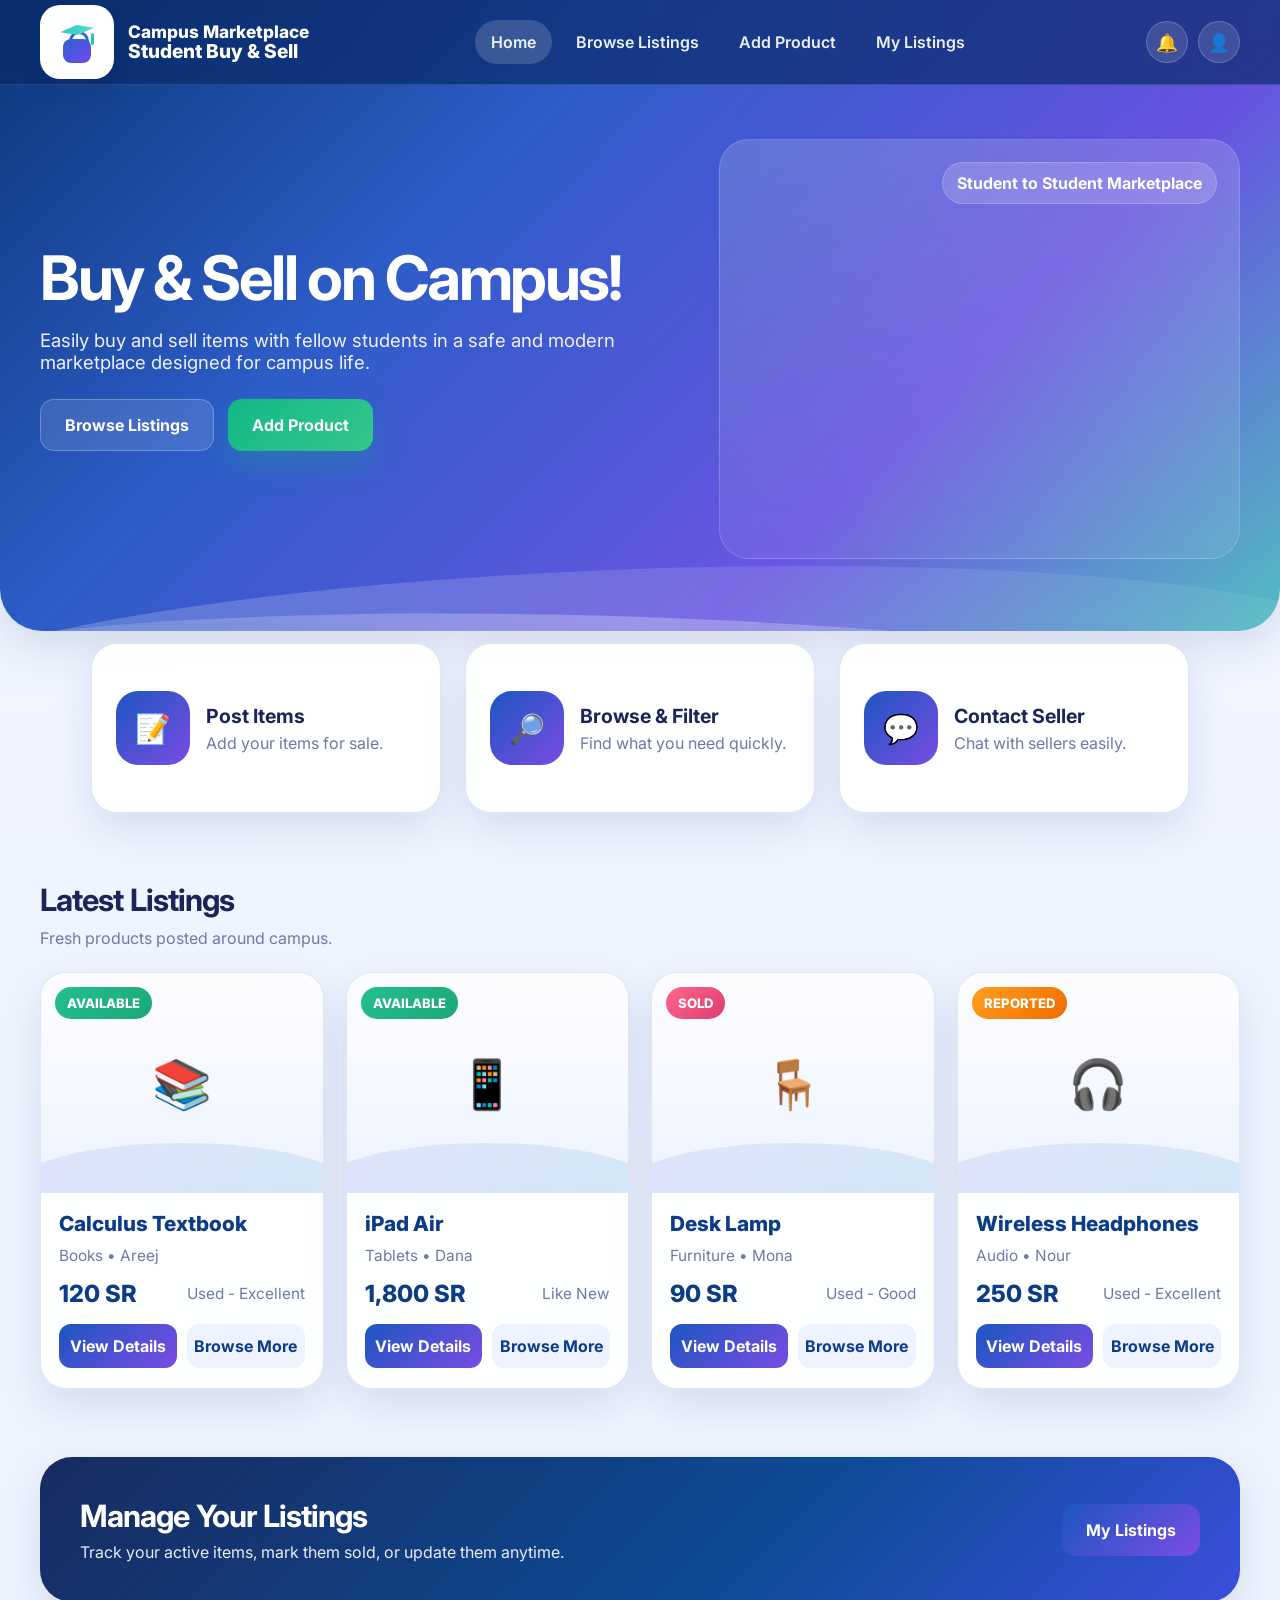
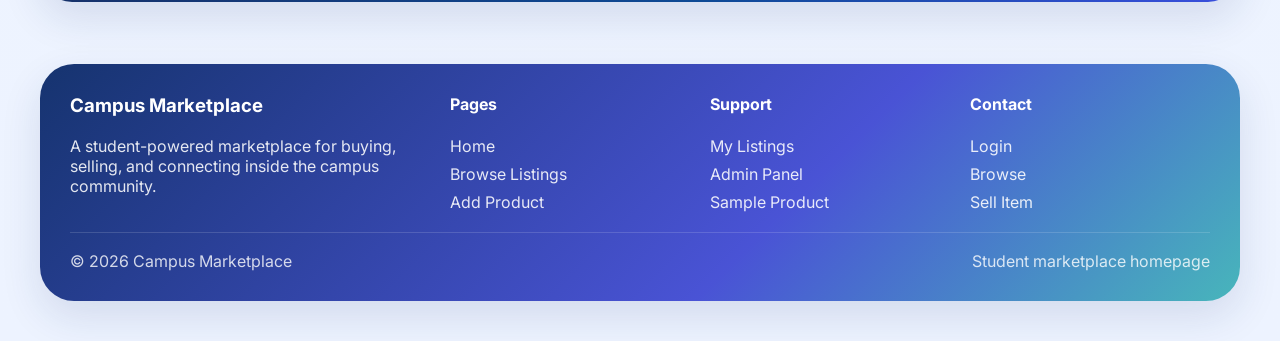
==== index.html @ 6bd17512 "Add files via upload" ====
<!DOCTYPE html>
<html lang="en">
<head>
  <meta charset="UTF-8" />
  <meta name="viewport" content="width=device-width, initial-scale=1.0" />
  <title>Campus Marketplace | Home</title>
  <link rel="preconnect" href="https://fonts.googleapis.com" />
  <link rel="preconnect" href="https://fonts.gstatic.com" crossorigin />
  <link href="https://fonts.googleapis.com/css2?family=Inter:wght@400;500;600;700;800;900&display=swap" rel="stylesheet" />
  <link rel="stylesheet" href="styles.css" />
</head>
<body>
  <div class="top-shell">
    <header class="site-header">
      <div class="container header-inner">
        <a class="brand" href="index.html">
          <div class="brand-logo-wrap">
            <div class="market-logo">
              <div class="bag-shape"></div>
              <div class="cap-top"></div>
              <div class="cap-line"></div>
            </div>
          </div>
          <div>
            <div class="brand-title">Campus Marketplace</div>
            <div class="brand-subtitle">Student Buy & Sell</div>
          </div>
        </a>

        <nav class="nav-links">
          <a class="nav-link active" href="index.html">Home</a>
          <a class="nav-link" href="browse.html">Browse Listings</a>
          <a class="nav-link" href="add-product.html">Add Product</a>
          <a class="nav-link" href="my-listings.html">My Listings</a>
          <a class="nav-link admin-only" href="admin-panel.html">Admin Panel</a>
        </nav>

        <div class="header-icons">
          <button class="icon-btn" type="button" aria-label="Notifications">🔔</button>
          <a class="icon-btn" href="login.html" aria-label="Login">👤</a>
          <button class="icon-btn mobile-menu-btn" type="button" aria-label="Toggle menu">☰</button>
        </div>
      </div>
    </header>

    <section class="hero">
      <div class="container hero-grid">
        <div>
          <h1>Buy & Sell on Campus!</h1>
          <p>Easily buy and sell items with fellow students in a safe and modern marketplace designed for campus life.</p>

          <div class="hero-actions">
            <a class="btn btn-secondary" href="browse.html">Browse Listings</a>
            <a class="btn btn-primary" href="add-product.html">Add Product</a>
          </div>
        </div>

        <div class="hero-card">
          <div class="hero-badge">Student to Student Marketplace</div>
          <div class="hero-image-wrap">
            <img src="assets/images/students-hero.png" alt="Campus Students" onerror="this.style.display='none'">
          </div>
        </div>
      </div>
    </section>
  </div>

  <section class="section feature-strip">
    <div class="container features-section">
      <a href="add-product.html" class="feature-card-button">
        <div class="feature-card">
          <div class="feature-icon">📝</div>
          <div>
            <h3>Post Items</h3>
            <p>Add your items for sale.</p>
          </div>
        </div>
      </a>

      <a href="browse.html" class="feature-card-button">
        <div class="feature-card">
          <div class="feature-icon">🔎</div>
          <div>
            <h3>Browse & Filter</h3>
            <p>Find what you need quickly.</p>
          </div>
        </div>
      </a>

      <a href="browse.html" class="feature-card-button">
        <div class="feature-card">
          <div class="feature-icon">💬</div>
          <div>
            <h3>Contact Seller</h3>
            <p>Chat with sellers easily.</p>
          </div>
        </div>
      </a>
    </div>
  </section>

  <section class="section">
    <div class="container">
      <h2 class="section-title">Latest Listings</h2>
      <p class="section-subtitle">Fresh products posted around campus.</p>
      <div id="latestListings" class="grid-products"></div>
    </div>
  </section>

  <section class="section">
    <div class="container cta-band">
      <div>
        <h2 class="section-title cta-title">Manage Your Listings</h2>
        <p class="cta-text">Track your active items, mark them sold, or update them anytime.</p>
      </div>

      <div class="cta-actions">
        <a class="btn btn-solid-blue" href="my-listings.html">My Listings</a>
        <a class="btn btn-primary admin-only" href="admin-panel.html">Go to Admin</a>
      </div>
    </div>
  </section>

  <footer class="footer section">
    <div class="container footer-shell">
      <div class="footer-grid">
        <div>
          <h3>Campus Marketplace</h3>
          <p>A student-powered marketplace for buying, selling, and connecting inside the campus community.</p>
        </div>

        <div>
          <h4>Pages</h4>
          <div class="footer-list">
            <a href="index.html">Home</a>
            <a href="browse.html">Browse Listings</a>
            <a href="add-product.html">Add Product</a>
          </div>
        </div>

        <div>
          <h4>Support</h4>
          <div class="footer-list">
            <a href="my-listings.html">My Listings</a>
            <a href="admin-panel.html">Admin Panel</a>
            <a href="product-details.html?id=1">Sample Product</a>
          </div>
        </div>

        <div>
          <h4>Contact</h4>
          <div class="footer-list">
            <a href="login.html">Login</a>
            <a href="browse.html">Browse</a>
            <a href="add-product.html">Sell Item</a>
          </div>
        </div>
      </div>

      <div class="footer-bottom">
        <span>© 2026 Campus Marketplace</span>
        <span>Student marketplace homepage</span>
      </div>
    </div>
  </footer>

  <script src="script.js"></script>
</body>
</html>
---- styles.css ----
:root {
  --rc-blue: #0c3c88;
  --rc-blue-2: #1d56c1;
  --rc-indigo: #4d4bd4;
  --rc-purple: #7a4ce4;
  --rc-green: #12b886;
  --rc-teal: #27a1c7;
  --bg-soft: #f5f7ff;
  --surface: rgba(255, 255, 255, 0.94);
  --text: #1c2559;
  --muted: #6f78a8;
  --border: rgba(88, 111, 191, 0.18);
  --danger: #e9507a;
  --warning: #ffb400;
  --success: #2bb673;
  --shadow: 0 16px 40px rgba(28, 48, 110, 0.12);
  --radius-xl: 26px;
  --radius-lg: 20px;
  --radius-md: 14px;
  --radius-sm: 10px;
}

* {
  box-sizing: border-box;
}

html {
  scroll-behavior: smooth;
}

body {
  margin: 0;
  font-family: Inter, "Segoe UI", Tahoma, Arial, sans-serif;
  color: var(--text);
  background:
    radial-gradient(circle at top left, rgba(80, 205, 203, 0.22), transparent 30%),
    radial-gradient(circle at top right, rgba(122, 76, 228, 0.25), transparent 28%),
    linear-gradient(180deg, #f4f7ff 0%, #eef4ff 55%, #edf3ff 100%);
  min-height: 100vh;
  opacity: 0;
  transform: translateY(8px);
  transition: opacity 0.55s ease, transform 0.55s ease;
}

body.loaded {
  opacity: 1;
  transform: translateY(0);
}

a {
  color: inherit;
  text-decoration: none;
}

img {
  max-width: 100%;
  display: block;
}

button,
input,
textarea,
select {
  font: inherit;
}

.container {
  width: min(1200px, calc(100% - 32px));
  margin: 0 auto;
}

.section {
  padding: 34px 0;
}

.section-title {
  font-size: clamp(1.9rem, 2.4vw, 2.8rem);
  margin: 0 0 10px;
  letter-spacing: -0.03em;
}

.section-subtitle {
  color: var(--muted);
  margin: 0 0 24px;
}

.small-muted {
  color: var(--muted);
}

.top-shell {
  position: relative;
  overflow: hidden;
  background:
    linear-gradient(135deg, rgba(7, 50, 116, 0.98) 0%, rgba(35, 84, 197, 0.95) 34%, rgba(92, 72, 223, 0.92) 70%, rgba(35, 172, 175, 0.76) 100%);
  border-bottom-left-radius: 42px;
  border-bottom-right-radius: 42px;
  box-shadow: var(--shadow);
}

.top-shell::before,
.top-shell::after {
  content: "";
  position: absolute;
  inset: auto -8% -25% -8%;
  height: 220px;
  background: linear-gradient(90deg, rgba(255,255,255,.22), rgba(255,255,255,.05));
  border-radius: 100% 100% 0 0;
  transform: rotate(-2deg);
}

.top-shell::after {
  inset: auto -12% -31% -12%;
  height: 210px;
  background: linear-gradient(90deg, rgba(255,255,255,.1), rgba(255,255,255,.28), rgba(255,255,255,.08));
  transform: rotate(2deg);
}

.site-header {
  position: sticky;
  top: 0;
  z-index: 50;
  backdrop-filter: blur(14px);
  background: rgba(10, 42, 103, 0.68);
  border-bottom: 1px solid rgba(255,255,255,.12);
}

.header-inner {
  display: flex;
  align-items: center;
  justify-content: space-between;
  gap: 24px;
  min-height: 84px;
}

.brand {
  display: flex;
  align-items: center;
  gap: 14px;
  color: #fff;
}

.brand-logo-wrap {
  width: 74px;
  height: 74px;
  border-radius: 20px;
  background: #ffffff;
  display: flex;
  align-items: center;
  justify-content: center;
  box-shadow: 0 10px 24px rgba(23, 35, 84, 0.08);
  flex-shrink: 0;
}

.market-logo {
  position: relative;
  width: 42px;
  height: 42px;
}

.bag-shape {
  position: absolute;
  bottom: 0;
  left: 7px;
  width: 28px;
  height: 24px;
  background: linear-gradient(135deg, #2f62d8, #7048e8);
  border-radius: 8px;
}

.bag-shape::before {
  content: "";
  position: absolute;
  top: -8px;
  left: 6px;
  width: 14px;
  height: 10px;
  border: 3px solid #2f62d8;
  border-bottom: none;
  border-radius: 16px 16px 0 0;
}

.cap-top {
  position: absolute;
  top: 4px;
  left: 4px;
  width: 34px;
  height: 10px;
  background: linear-gradient(135deg, #26c6b8, #5be0d3);
  transform: rotate(-8deg);
  clip-path: polygon(50% 0%, 100% 50%, 50% 100%, 0% 50%);
}

.cap-line {
  position: absolute;
  top: 12px;
  right: 4px;
  width: 3px;
  height: 12px;
  background: #26c6b8;
  border-radius: 4px;
}

.brand-title {
  font-size: 1.08rem;
  font-weight: 800;
  line-height: 1.1;
}

.brand-subtitle {
  font-size: 1.2rem;
  font-weight: 800;
  line-height: 1.1;
}

.nav-links {
  display: flex;
  align-items: center;
  gap: 8px;
  flex-wrap: wrap;
}

.nav-link {
  color: rgba(255,255,255,.92);
  padding: 12px 16px;
  border-radius: 999px;
  font-weight: 600;
  transition: .25s ease;
}

.nav-link:hover,
.nav-link.active {
  background: rgba(255,255,255,.16);
}

.header-icons {
  display: flex;
  align-items: center;
  gap: 10px;
}

.icon-btn {
  width: 42px;
  height: 42px;
  border-radius: 50%;
  border: 1px solid rgba(255,255,255,.2);
  background: rgba(255,255,255,.13);
  color: #fff;
  display: grid;
  place-items: center;
  font-size: 1.1rem;
  cursor: pointer;
}

.mobile-menu-btn {
  display: none;
}

.hero {
  position: relative;
  padding: 54px 0 72px;
  color: #fff;
}

.hero-grid {
  display: grid;
  grid-template-columns: 1.1fr 0.9fr;
  align-items: center;
  gap: 42px;
}

.hero h1 {
  font-size: clamp(2.6rem, 4.8vw, 4.8rem);
  line-height: 1.02;
  margin: 0 0 16px;
  letter-spacing: -0.04em;
}

.hero p {
  font-size: 1.16rem;
  max-width: 620px;
  color: rgba(255,255,255,.92);
}

.hero-actions {
  display: flex;
  gap: 14px;
  flex-wrap: wrap;
  margin-top: 26px;
}

.btn {
  display: inline-flex;
  align-items: center;
  justify-content: center;
  gap: 10px;
  min-height: 52px;
  padding: 0 24px;
  border-radius: 14px;
  border: 0;
  font-weight: 700;
  cursor: pointer;
  transition: transform .22s ease, box-shadow .22s ease, background .22s ease;
  text-decoration: none;
}

.btn:hover {
  transform: translateY(-2px);
}

.btn-primary {
  background: linear-gradient(135deg, var(--rc-green), #33c78c);
  color: #fff;
  box-shadow: 0 14px 30px rgba(18,184,134,.25);
}

.btn-secondary {
  background: rgba(255,255,255,.12);
  color: #fff;
  border: 1px solid rgba(255,255,255,.24);
}

.btn-solid-blue {
  background: linear-gradient(135deg, var(--rc-blue-2), var(--rc-purple));
  color: #fff;
}

.btn-light {
  background: #fff;
  color: var(--rc-blue);
}

.btn-detail-back {
  background: #eef3ff;
  color: var(--rc-blue);
}

.hero-card {
  background: linear-gradient(180deg, rgba(255,255,255,.16), rgba(255,255,255,.07));
  border: 1px solid rgba(255,255,255,.16);
  border-radius: 30px;
  padding: 24px;
  min-height: 420px;
  position: relative;
  overflow: hidden;
}

.hero-badge {
  position: absolute;
  top: 22px;
  right: 22px;
  background: rgba(255,255,255,.16);
  border: 1px solid rgba(255,255,255,.2);
  color: #fff;
  padding: 10px 14px;
  border-radius: 999px;
  font-weight: 700;
}

.hero-image-wrap {
  height: 100%;
  display: grid;
  place-items: center;
  padding-top: 36px;
}

.hero-image-wrap img {
  max-width: 430px;
  width: 100%;
  height: auto;
}

.page-intro {
  color: #fff;
  padding: 54px 0 76px;
}

.page-intro h1 {
  margin: 0 0 10px;
  font-size: clamp(2.2rem, 4vw, 4rem);
}

.page-intro p {
  margin: 0;
  max-width: 700px;
  color: rgba(255,255,255,.9);
}

.intro-grid {
  display: grid;
  grid-template-columns: 1fr auto;
  gap: 20px;
  align-items: center;
}

.intro-image {
  width: 220px;
  max-width: 100%;
}

.feature-strip {
  margin-top: -22px;
  position: relative;
  z-index: 2;
}

.features-section {
  display: flex;
  justify-content: center;
  gap: 24px;
  flex-wrap: wrap;
}

.feature-card-button {
  color: inherit;
  display: block;
}

.feature-card,
.card,
.panel,
.stat-card,
.form-shell,
.sidebar-card {
  background: var(--surface);
  border: 1px solid var(--border);
  box-shadow: var(--shadow);
  border-radius: var(--radius-xl);
}

.feature-card {
  width: 350px;
  min-height: 170px;
  padding: 24px;
  display: flex;
  align-items: center;
  gap: 16px;
  transition: .25s ease;
}

.feature-card:hover,
.product-card:hover {
  transform: translateY(-6px);
}

.feature-icon {
  width: 74px;
  height: 74px;
  flex: 0 0 auto;
  border-radius: 22px;
  display: grid;
  place-items: center;
  color: #fff;
  font-size: 1.8rem;
  background: linear-gradient(135deg, var(--rc-blue-2), var(--rc-purple));
}

.feature-card h3 {
  margin: 0 0 5px;
  font-size: 1.22rem;
}

.feature-card p {
  margin: 0;
  color: var(--muted);
}

.grid-products {
  display: grid;
  grid-template-columns: repeat(4, minmax(0, 1fr));
  gap: 22px;
  align-items: stretch;
}

.card {
  overflow: hidden;
}

.product-card {
  transition: transform .22s ease, box-shadow .22s ease;
}

.product-card:hover {
  transform: translateY(-6px);
  box-shadow: 0 20px 44px rgba(29, 47, 109, 0.17);
}

.product-thumb {
  height: 220px;
  background: linear-gradient(180deg, #fdfdff, #edf3ff);
  display: flex;
  align-items: center;
  justify-content: center;
  position: relative;
  overflow: hidden;
}

.product-thumb::after {
  content: "";
  position: absolute;
  inset: auto -10% -40px -10%;
  height: 90px;
  background: linear-gradient(90deg, rgba(77,75,212,.10), rgba(39,161,199,.14));
  border-radius: 100% 100% 0 0;
}

.thumb-wrap {
  width: 100%;
  height: 100%;
  display: flex;
  align-items: center;
  justify-content: center;
  position: relative;
  z-index: 2;
  padding: 16px;
}

.thumb-wrap img {
  width: 72%;
  height: 72%;
  object-fit: cover;
  border-radius: 20px;
  display: block;
}

.badge {
  position: absolute;
  top: 14px;
  left: 14px;
  padding: 8px 12px;
  border-radius: 999px;
  font-size: .82rem;
  font-weight: 800;
  color: #fff;
  z-index: 3;
  text-transform: uppercase;
}

.badge.sold {
  background: linear-gradient(135deg, #ff668a, #df3d71);
}

.badge.available {
  background: linear-gradient(135deg, #23bf90, #1ca777);
}

.badge.reported {
  background: linear-gradient(135deg, #ff9f1c, #ef6c00);
}

.product-content {
  padding: 18px 18px 20px;
}

.product-name {
  font-size: 1.3rem;
  margin: 0 0 8px;
  line-height: 1.25;
  color: var(--rc-blue);
  font-weight: 800;
}

.product-meta,
.meta {
  color: var(--muted);
  font-size: .96rem;
  line-height: 1.45;
}

.price-row {
  display: flex;
  align-items: center;
  justify-content: space-between;
  gap: 12px;
  margin: 12px 0 16px;
}

.price {
  font-size: 1.48rem;
  font-weight: 800;
  color: var(--rc-blue);
}

.card-actions {
  display: flex;
  gap: 10px;
}

.small-btn {
  flex: 1;
  min-height: 44px;
  border-radius: 12px;
  font-weight: 700;
  border: 0;
  cursor: pointer;
  display: inline-flex;
  align-items: center;
  justify-content: center;
  text-decoration: none;
}

.small-btn.primary {
  background: linear-gradient(135deg, var(--rc-blue-2), var(--rc-purple));
  color: #fff;
}

.small-btn.ghost {
  background: #eef3ff;
  color: var(--rc-blue);
}

.small-btn.success {
  background: linear-gradient(135deg, var(--rc-green), #2bbac6);
  color: #fff;
}

.small-btn.warning {
  background: linear-gradient(135deg, #ffbe38, #ff8b19);
  color: #fff;
}

.small-btn.danger {
  background: linear-gradient(135deg, #ef5c79, #d03b64);
  color: #fff;
}

.search-filter-bar {
  display: grid;
  grid-template-columns: 1.5fr 1fr 1fr 1fr;
  gap: 16px;
  padding: 22px;
}

.search-field,
select,
textarea,
input {
  width: 100%;
  min-height: 50px;
  border-radius: 14px;
  border: 1px solid rgba(87, 109, 186, 0.22);
  background: #fff;
  color: var(--text);
  padding: 0 15px;
  outline: none;
  transition: border-color .2s ease, box-shadow .2s ease;
}

textarea {
  min-height: 140px;
  padding: 14px 15px;
  resize: vertical;
}

input:focus,
textarea:focus,
select:focus {
  border-color: rgba(75, 90, 224, 0.48);
  box-shadow: 0 0 0 4px rgba(90, 88, 220, 0.10);
}

label {
  display: block;
  font-weight: 700;
  margin-bottom: 10px;
}

.form-grid {
  display: grid;
  grid-template-columns: 1.3fr 0.7fr;
  gap: 24px;
}

.form-shell,
.admin-card,
.messages-card,
.product-gallery,
.product-detail-card,
.mini-chat,
.stat-card {
  padding: 24px;
}

.stack {
  display: grid;
  gap: 18px;
}

.double-grid {
  display: grid;
  grid-template-columns: repeat(2, 1fr);
  gap: 18px;
}

.triple-grid {
  display: grid;
  grid-template-columns: repeat(3, 1fr);
  gap: 18px;
}

.side-preview {
  padding: 24px;
}

.preview-card {
  border-radius: 24px;
  background: linear-gradient(180deg, #eef3ff, #fdfdff);
  padding: 22px;
  border: 1px solid var(--border);
}

.preview-box {
  min-height: 220px;
  border-radius: 20px;
  background: repeating-linear-gradient(135deg, #eff4ff, #eff4ff 12px, #fafcff 12px, #fafcff 24px);
  display: flex;
  align-items: center;
  justify-content: center;
  color: var(--muted);
  font-weight: 700;
  overflow: hidden;
  text-align: center;
  padding: 16px;
}

.helper-list {
  padding-left: 18px;
  color: var(--muted);
  line-height: 1.8;
}

.custom-file-upload {
  display: flex;
  align-items: center;
  gap: 14px;
  width: 100%;
  min-height: 68px;
  border: 1px solid #d8def0;
  border-radius: 20px;
  padding: 14px 18px;
  background: #fff;
  flex-wrap: wrap;
}

.custom-file-upload input[type="file"] {
  display: none;
}

.file-upload-btn {
  display: inline-flex;
  align-items: center;
  justify-content: center;
  min-width: 140px;
  height: 46px;
  padding: 0 18px;
  border-radius: 14px;
  background: linear-gradient(135deg, #2f62d8, #7048e8);
  color: #fff;
  font-weight: 700;
  cursor: pointer;
  white-space: nowrap;
}

#file-name {
  color: #6d78a8;
  font-size: 0.98rem;
  word-break: break-word;
}

.notice {
  display: none;
  margin-bottom: 20px;
  background: #dff5e8;
  color: #1b8a5f;
  padding: 16px 18px;
  border-radius: 16px;
  border: 1px solid #bfe8d3;
  font-weight: 700;
}

.notice.show {
  display: block;
}

.two-col {
  display: grid;
  grid-template-columns: 1.05fr 0.95fr;
  gap: 26px;
}

.detail-image {
  min-height: 420px;
  border-radius: 28px;
  background: linear-gradient(180deg, #fdfdff, #ecf3ff);
  display: grid;
  place-items: center;
  overflow: hidden;
}

.detail-image img {
  width: 100%;
  max-width: 420px;
  object-fit: cover;
  border-radius: 24px;
}

.details-top {
  display: flex;
  justify-content: space-between;
  align-items: flex-start;
  gap: 16px;
  flex-wrap: wrap;
}

.detail-subtitle {
  font-size: 2rem;
  margin-bottom: 6px;
}

.detail-description {
  margin-bottom: 22px;
}

.info-row {
  display: flex;
  gap: 16px;
  flex-wrap: wrap;
  margin: 16px 0 22px;
}

.info-chip {
  padding: 12px 16px;
  background: #f3f6ff;
  border-radius: 999px;
  font-weight: 700;
  color: #3851a5;
}

.status-pill {
  display: inline-flex;
  padding: 8px 14px;
  border-radius: 999px;
  font-size: 0.88rem;
  font-weight: 800;
  text-transform: capitalize;
}

.status-pill.available,
.status-pill.normal {
  background: rgba(43,182,115,.12);
  color: var(--success);
}

.status-pill.sold {
  background: rgba(233,80,122,.12);
  color: var(--danger);
}

.status-pill.reported {
  background: rgba(255,159,28,.12);
  color: #ff8b19;
}

.seller-card {
  display: flex;
  align-items: center;
  gap: 14px;
  padding: 16px;
  border-radius: 18px;
  background: #fff;
  border: 1px solid var(--border);
}

.avatar {
  width: 58px;
  height: 58px;
  border-radius: 50%;
  display: grid;
  place-items: center;
  font-weight: 800;
  color: #fff;
  background: linear-gradient(135deg, var(--rc-blue-2), var(--rc-purple));
}

.detail-actions {
  margin-top: 18px;
  display: flex;
  gap: 12px;
  flex-wrap: wrap;
}

.mini-chat {
  padding: 24px;
}

.chat-list {
  display: grid;
  gap: 14px;
  max-height: 320px;
  overflow: auto;
  margin-bottom: 16px;
}

.chat-bubble,
.chat-item {
  display: flex;
  gap: 12px;
  align-items: flex-start;
  padding: 12px;
  border-radius: 16px;
  background: #f8faff;
  border: 1px solid var(--border);
}

.chat-meta {
  color: var(--muted);
  font-size: .86rem;
}

.chat-form {
  display: grid;
  gap: 12px;
}

.related-grid {
  grid-template-columns: 1fr;
}

.toolbar-row {
  display: flex;
  justify-content: space-between;
  align-items: center;
  gap: 14px;
  flex-wrap: wrap;
  margin-bottom: 18px;
}

.listing-tabs {
  display: inline-flex;
  gap: 8px;
  padding: 8px;
  background: rgba(93, 110, 207, .08);
  border-radius: 16px;
}

.listing-tab,
.tab-btn {
  min-width: 120px;
  min-height: 46px;
  border: 0;
  border-radius: 12px;
  background: transparent;
  color: var(--rc-blue);
  font-weight: 800;
  cursor: pointer;
}

.listing-tab.active,
.tab-btn.active {
  background: linear-gradient(135deg, var(--rc-blue-2), var(--rc-purple));
  color: #fff;
}

.table-shell {
  overflow: auto;
}

.listing-table {
  width: 100%;
  border-collapse: collapse;
  min-width: 880px;
}

.listing-table th,
.listing-table td {
  padding: 16px;
  text-align: left;
  border-bottom: 1px solid rgba(84, 106, 185, .16);
}

.listing-table th {
  color: var(--muted);
  font-size: .95rem;
}

.listing-product-cell,
.mini-product {
  display: flex;
  align-items: center;
  gap: 14px;
}

.listing-product-thumb,
.thumb-sm {
  width: 84px;
  height: 84px;
  border-radius: 18px;
  background: linear-gradient(180deg, #fdfdff, #edf4ff);
  display: grid;
  place-items: center;
  overflow: hidden;
}

.listing-product-thumb img,
.thumb-sm img {
  width: 100%;
  height: 100%;
  object-fit: cover;
}

.listing-product-info h3 {
  margin: 0 0 6px;
  font-size: 1rem;
}

.listing-product-info p {
  margin: 0;
  color: var(--muted);
}

.listing-price {
  font-weight: 800;
  color: var(--rc-blue);
}

.listing-date {
  color: var(--muted);
}

.listing-actions,
.action-group {
  display: flex;
  gap: 8px;
}

.action-btn,
.icon-square {
  width: 42px;
  height: 42px;
  border-radius: 12px;
  border: 0;
  color: #fff;
  cursor: pointer;
  display: grid;
  place-items: center;
}

.action-btn.view,
.icon-square.view {
  background: linear-gradient(135deg, var(--rc-blue-2), var(--rc-purple));
}

.action-btn.sold,
.icon-square.edit {
  background: linear-gradient(135deg, var(--rc-green), var(--rc-teal));
}

.action-btn.delete,
.icon-square.delete {
  background: linear-gradient(135deg, #ef5b77, #d33c65);
}

.action-btn:disabled {
  opacity: 0.55;
  cursor: not-allowed;
}

.empty-state {
  padding: 32px;
  border-radius: 24px;
  background: linear-gradient(180deg, #fbfdff, #eef3ff);
  text-align: center;
  border: 1px solid var(--border);
}

.dashboard-grid {
  display: grid;
  grid-template-columns: 1.2fr .8fr;
  gap: 24px;
}

.stats-grid {
  display: grid;
  grid-template-columns: repeat(4, 1fr);
  gap: 18px;
}

.stat-card {
  padding: 20px;
}

.stat-card h3 {
  margin: 0 0 6px;
  font-size: 1rem;
  color: var(--muted);
}

.stat-value {
  font-size: 2rem;
  font-weight: 900;
  color: var(--rc-blue);
}

.admin-card,
.messages-card {
  padding: 22px;
}

.admin-list,
.recent-messages {
  display: grid;
  gap: 14px;
}

.admin-item,
.message-item {
  display: grid;
  grid-template-columns: auto 1fr auto;
  gap: 14px;
  align-items: center;
  padding: 14px;
  border: 1px solid var(--border);
  border-radius: 18px;
  background: #fff;
}

.message-item .avatar {
  width: 50px;
  height: 50px;
  font-size: .95rem;
}

.admin-toolbar {
  display: flex;
  align-items: center;
  justify-content: space-between;
  gap: 12px;
  flex-wrap: wrap;
  margin-bottom: 18px;
}

.report-modal {
  position: fixed;
  inset: 0;
  background: rgba(10, 20, 50, 0.5);
  display: flex;
  align-items: center;
  justify-content: center;
  padding: 20px;
  z-index: 200;
}

.report-modal.hidden {
  display: none;
}

.report-box {
  width: min(460px, 100%);
  background: #fff;
  border-radius: 24px;
  padding: 24px;
  box-shadow: var(--shadow);
}

.report-actions {
  margin-top: 16px;
  display: flex;
  gap: 10px;
  justify-content: flex-end;
  flex-wrap: wrap;
}

.report-actions button {
  min-height: 44px;
  padding: 0 18px;
  border: 0;
  border-radius: 12px;
  cursor: pointer;
  font-weight: 700;
}

#submitReportBtn {
  background: linear-gradient(135deg, #ff9f1c, #ef6c00);
  color: #fff;
}

#closeReportBtn {
  background: #eef3ff;
  color: var(--rc-blue);
}

.login-grid {
  display: grid;
  grid-template-columns: 1fr 1fr;
  gap: 28px;
}

.login-art {
  min-height: 520px;
  border-radius: 28px;
  padding: 30px;
  color: #fff;
  background: linear-gradient(135deg, #3257d8, #684de7);
  display: flex;
  align-items: flex-start;
  overflow: hidden;
}

.login-card {
  padding: 30px;
}

.role-switch {
  display: grid;
  grid-template-columns: 1fr 1fr;
  gap: 12px;
  margin: 20px 0;
}

.role-switch button {
  min-height: 58px;
  border: 0;
  border-radius: 18px;
  font-weight: 800;
  cursor: pointer;
  background: #eef3ff;
  color: var(--rc-blue);
}

.role-switch button.active {
  background: linear-gradient(135deg, var(--rc-blue-2), var(--rc-purple));
  color: #fff;
}

.cta-band {
  padding: 40px;
  border-radius: 32px;
  background: linear-gradient(135deg, #182b60, #0d4a95 60%, #3a4fde 100%);
  color: #fff;
  display: grid;
  grid-template-columns: 1fr auto;
  gap: 20px;
  align-items: center;
  box-shadow: var(--shadow);
}

.cta-title {
  color: #fff;
  margin-bottom: 8px;
}

.cta-text {
  margin: 0;
  color: rgba(255,255,255,.9);
}

.cta-actions {
  display: flex;
  gap: 12px;
  flex-wrap: wrap;
}

.footer {
  padding: 28px 0 40px;
  color: #ffffff;
}

.footer-shell {
  background: linear-gradient(135deg, rgba(10,41,103,.95), rgba(61,71,210,.93) 62%, rgba(35,168,172,.82));
  border-radius: 34px;
  padding: 30px;
  box-shadow: var(--shadow);
}

.footer-grid {
  display: grid;
  grid-template-columns: 1.2fr .8fr .8fr .8fr;
  gap: 20px;
}

.footer h3,
.footer h4 {
  margin-top: 0;
}

.footer p,
.footer a {
  color: rgba(255,255,255,.88);
}

.footer-list {
  display: grid;
  gap: 8px;
}

.footer-bottom {
  display: flex;
  justify-content: space-between;
  gap: 16px;
  border-top: 1px solid rgba(255,255,255,.14);
  margin-top: 20px;
  padding-top: 18px;
  color: rgba(255,255,255,.8);
  flex-wrap: wrap;
}

.admin-only.hidden-role {
  display: none !important;
}

@media (max-width: 1100px) {
  .grid-products {
    grid-template-columns: repeat(2, minmax(0, 1fr));
  }

  .hero-grid,
  .two-col,
  .dashboard-grid,
  .login-grid,
  .form-grid {
    grid-template-columns: 1fr;
  }

  .stats-grid {
    grid-template-columns: repeat(2, 1fr);
  }

  .footer-grid {
    grid-template-columns: 1fr 1fr;
  }

  .cta-band {
    grid-template-columns: 1fr;
  }
}

@media (max-width: 760px) {
  .container {
    width: min(100%, calc(100% - 20px));
  }

  .grid-products {
    grid-template-columns: 1fr;
  }

  .search-filter-bar,
  .triple-grid,
  .double-grid {
    grid-template-columns: 1fr;
  }

  .footer-grid,
  .stats-grid {
    grid-template-columns: 1fr;
  }

  .nav-links {
    display: none;
    width: 100%;
    flex-direction: column;
    align-items: stretch;
    gap: 10px;
    padding-bottom: 12px;
  }

  .nav-links.open {
    display: flex;
  }

  .header-inner {
    flex-wrap: wrap;
  }

  .mobile-menu-btn {
    display: grid;
  }

  .feature-card {
    width: 100%;
  }

  .hero-card {
    min-height: 300px;
  }

  .product-thumb {
    height: 240px;
  }

  .thumb-wrap img {
    width: 78%;
    height: 78%;
  }
}
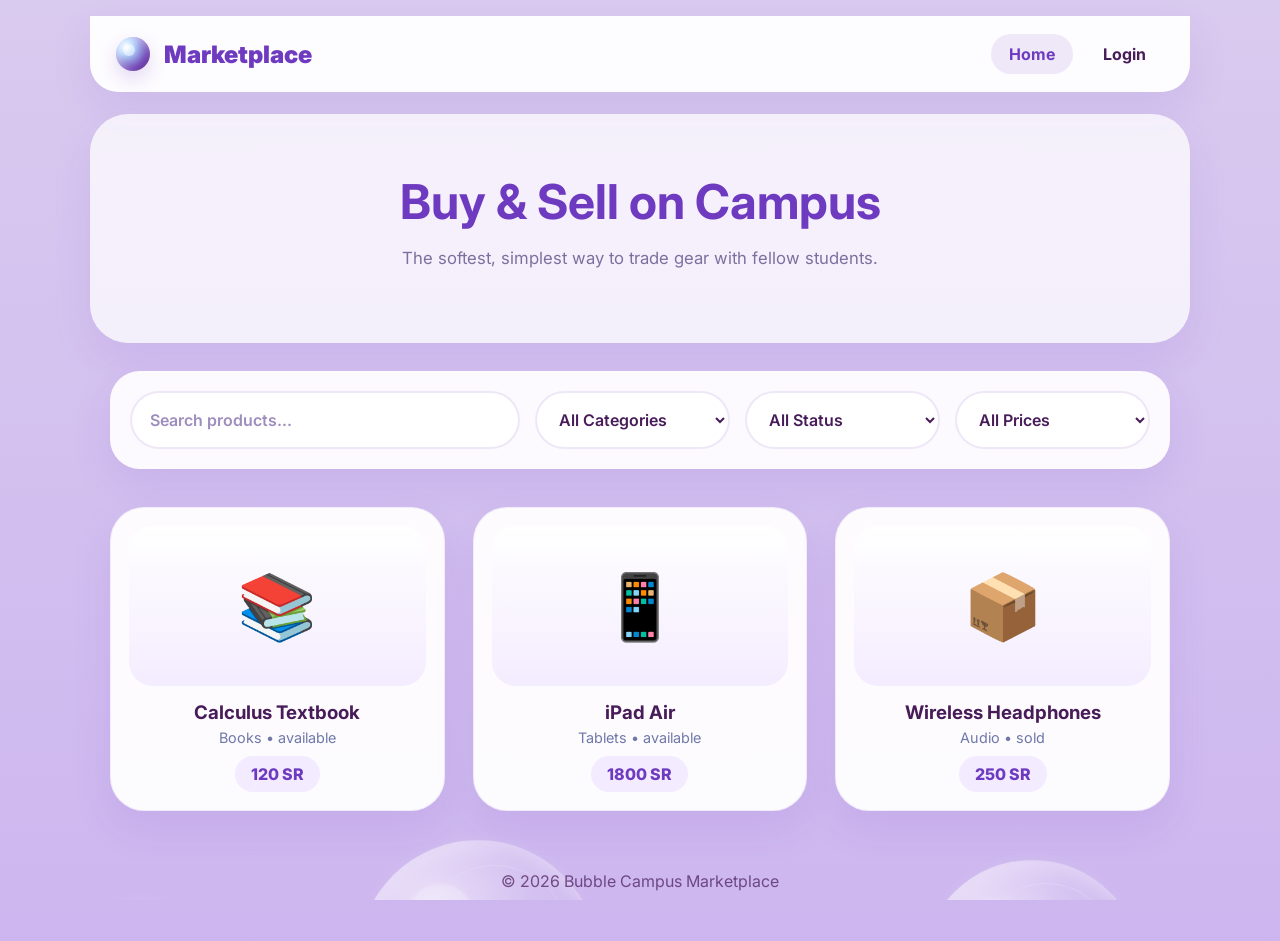
==== commit 82b64a25: "first commit" ====
--- a/index.html
+++ b/index.html
@@ -1,168 +1,59 @@
 <!DOCTYPE html>
 <html lang="en">
 <head>
-  <meta charset="UTF-8" />
-  <meta name="viewport" content="width=device-width, initial-scale=1.0" />
-  <title>Campus Marketplace | Home</title>
-  <link rel="preconnect" href="https://fonts.googleapis.com" />
-  <link rel="preconnect" href="https://fonts.gstatic.com" crossorigin />
-  <link href="https://fonts.googleapis.com/css2?family=Inter:wght@400;500;600;700;800;900&display=swap" rel="stylesheet" />
-  <link rel="stylesheet" href="styles.css" />
+  <meta charset="UTF-8">
+  <title>Bubble Market | Home</title>
+  <link href="https://fonts.googleapis.com/css2?family=Inter:wght@400;600;700;900&display=swap" rel="stylesheet">
+  <link rel="stylesheet" href="styles.css">
 </head>
 <body>
-  <div class="top-shell">
-    <header class="site-header">
-      <div class="container header-inner">
-        <a class="brand" href="index.html">
-          <div class="brand-logo-wrap">
-            <div class="market-logo">
-              <div class="bag-shape"></div>
-              <div class="cap-top"></div>
-              <div class="cap-line"></div>
-            </div>
-          </div>
-          <div>
-            <div class="brand-title">Campus Marketplace</div>
-            <div class="brand-subtitle">Student Buy & Sell</div>
-          </div>
-        </a>
 
-        <nav class="nav-links">
-          <a class="nav-link active" href="index.html">Home</a>
-          <a class="nav-link" href="browse.html">Browse Listings</a>
-          <a class="nav-link" href="add-product.html">Add Product</a>
-          <a class="nav-link" href="my-listings.html">My Listings</a>
-          <a class="nav-link admin-only" href="admin-panel.html">Admin Panel</a>
-        </nav>
+  <header class="site-header container">
+    <a href="index.html" class="brand"><span class="brand-bubble"></span><span>Marketplace</span></a>
+    <nav class="nav-links">
+      <a href="index.html" class="nav-link" id="nav-index">Home</a>
+      <a href="add-product.html" class="nav-link logged-in-only" id="nav-add">Sell Item</a>
+      <a href="my-listings.html" class="nav-link logged-in-only" id="nav-mine">My Listings</a>
+      <a href="admin-panel.html" class="nav-link admin-only" id="nav-admin">Admin</a>
+      <a href="login.html" class="nav-link guest-only" id="nav-login">Login</a>
+      <a href="#" id="logoutBtn" class="nav-link logged-in-only">Logout</a>
+    </nav>
+  </header>
 
-        <div class="header-icons">
-          <button class="icon-btn" type="button" aria-label="Notifications">🔔</button>
-          <a class="icon-btn" href="login.html" aria-label="Login">👤</a>
-          <button class="icon-btn mobile-menu-btn" type="button" aria-label="Toggle menu">☰</button>
-        </div>
-      </div>
-    </header>
+  <section class="hero container">
+    <h1>Buy & Sell on Campus</h1>
+    <p>The softest, simplest way to trade gear with fellow students.</p>
+  </section>
 
-    <section class="hero">
-      <div class="container hero-grid">
-        <div>
-          <h1>Buy & Sell on Campus!</h1>
-          <p>Easily buy and sell items with fellow students in a safe and modern marketplace designed for campus life.</p>
-
-          <div class="hero-actions">
-            <a class="btn btn-secondary" href="browse.html">Browse Listings</a>
-            <a class="btn btn-primary" href="add-product.html">Add Product</a>
-          </div>
-        </div>
-
-        <div class="hero-card">
-          <div class="hero-badge">Student to Student Marketplace</div>
-          <div class="hero-image-wrap">
-            <img src="assets/images/students-hero.png" alt="Campus Students" onerror="this.style.display='none'">
-          </div>
-        </div>
-      </div>
-    </section>
-  </div>
-
-  <section class="section feature-strip">
-    <div class="container features-section">
-      <a href="add-product.html" class="feature-card-button">
-        <div class="feature-card">
-          <div class="feature-icon">📝</div>
-          <div>
-            <h3>Post Items</h3>
-            <p>Add your items for sale.</p>
-          </div>
-        </div>
-      </a>
-
-      <a href="browse.html" class="feature-card-button">
-        <div class="feature-card">
-          <div class="feature-icon">🔎</div>
-          <div>
-            <h3>Browse & Filter</h3>
-            <p>Find what you need quickly.</p>
-          </div>
-        </div>
-      </a>
-
-      <a href="browse.html" class="feature-card-button">
-        <div class="feature-card">
-          <div class="feature-icon">💬</div>
-          <div>
-            <h3>Contact Seller</h3>
-            <p>Chat with sellers easily.</p>
-          </div>
-        </div>
-      </a>
+  <section class="container">
+    <div class="search-bar">
+      <input id="searchInput" type="text" placeholder="Search products..." />
+      <select id="categoryFilter">
+        <option value="">All Categories</option>
+        <option value="Books">Books</option>
+        <option value="Tablets">Tablets</option>
+        <option value="Audio">Audio</option>
+        <option value="Furniture">Furniture</option>
+      </select>
+      <select id="statusFilter">
+        <option value="">All Status</option>
+        <option value="available">Available</option>
+        <option value="sold">Sold</option>
+      </select>
+      <select id="priceFilter">
+        <option value="">All Prices</option>
+        <option value="0-300">0 - 300 SR</option>
+        <option value="301-1000">301 - 1000 SR</option>
+        <option value="1000+">1000+ SR</option>
+      </select>
     </div>
   </section>
 
-  <section class="section">
-    <div class="container">
-      <h2 class="section-title">Latest Listings</h2>
-      <p class="section-subtitle">Fresh products posted around campus.</p>
-      <div id="latestListings" class="grid-products"></div>
-    </div>
+  <section class="container">
+    <div id="productsGrid" class="grid-products"></div>
   </section>
 
-  <section class="section">
-    <div class="container cta-band">
-      <div>
-        <h2 class="section-title cta-title">Manage Your Listings</h2>
-        <p class="cta-text">Track your active items, mark them sold, or update them anytime.</p>
-      </div>
-
-      <div class="cta-actions">
-        <a class="btn btn-solid-blue" href="my-listings.html">My Listings</a>
-        <a class="btn btn-primary admin-only" href="admin-panel.html">Go to Admin</a>
-      </div>
-    </div>
-  </section>
-
-  <footer class="footer section">
-    <div class="container footer-shell">
-      <div class="footer-grid">
-        <div>
-          <h3>Campus Marketplace</h3>
-          <p>A student-powered marketplace for buying, selling, and connecting inside the campus community.</p>
-        </div>
-
-        <div>
-          <h4>Pages</h4>
-          <div class="footer-list">
-            <a href="index.html">Home</a>
-            <a href="browse.html">Browse Listings</a>
-            <a href="add-product.html">Add Product</a>
-          </div>
-        </div>
-
-        <div>
-          <h4>Support</h4>
-          <div class="footer-list">
-            <a href="my-listings.html">My Listings</a>
-            <a href="admin-panel.html">Admin Panel</a>
-            <a href="product-details.html?id=1">Sample Product</a>
-          </div>
-        </div>
-
-        <div>
-          <h4>Contact</h4>
-          <div class="footer-list">
-            <a href="login.html">Login</a>
-            <a href="browse.html">Browse</a>
-            <a href="add-product.html">Sell Item</a>
-          </div>
-        </div>
-      </div>
-
-      <div class="footer-bottom">
-        <span>© 2026 Campus Marketplace</span>
-        <span>Student marketplace homepage</span>
-      </div>
-    </div>
-  </footer>
+  <footer class="footer"><p>© 2026 Bubble Campus Marketplace</p></footer>
 
   <script src="script.js"></script>
 </body>
--- a/styles.css
+++ b/styles.css
@@ -1,1394 +1,303 @@
+
 :root {
-  --rc-blue: #0c3c88;
-  --rc-blue-2: #1d56c1;
-  --rc-indigo: #4d4bd4;
-  --rc-purple: #7a4ce4;
-  --rc-green: #12b886;
-  --rc-teal: #27a1c7;
-  --bg-soft: #f5f7ff;
-  --surface: rgba(255, 255, 255, 0.94);
-  --text: #1c2559;
-  --muted: #6f78a8;
-  --border: rgba(88, 111, 191, 0.18);
-  --danger: #e9507a;
-  --warning: #ffb400;
-  --success: #2bb673;
-  --shadow: 0 16px 40px rgba(28, 48, 110, 0.12);
-  --radius-xl: 26px;
-  --radius-lg: 20px;
-  --radius-md: 14px;
-  --radius-sm: 10px;
-}
-
-* {
-  box-sizing: border-box;
-}
-
-html {
-  scroll-behavior: smooth;
-}
-
+  --bubble-blue: #6e3bc0;
+  --bubble-light: #f3ebff;
+  --bubble-pink: #e76b88;
+  --navy: #481c59;
+  --white: #ffffff;
+  --muted: #7e6f9f;
+  --bg-1: #ccb8e9;
+  --bg-2: #c6adf0;
+  --shadow: 0 16px 40px rgba(110, 59, 192, 0.10);
+  --radius: 36px;
+}
+
+* { box-sizing: border-box; font-family: 'Inter', sans-serif; }
+html, body { min-height: 100%; }
 body {
   margin: 0;
-  font-family: Inter, "Segoe UI", Tahoma, Arial, sans-serif;
-  color: var(--text);
+  color: var(--navy);
+  background: linear-gradient(180deg, #d9caef 0%, #cdb6ef 100%);
+  position: relative;
+  overflow-x: hidden;
+}
+a { text-decoration: none; color: inherit; }
+.container { max-width: 1100px; margin: 0 auto; padding: 0 20px; position: relative; z-index: 2; }
+
+.bubble-layer {
+  position: fixed;
+  inset: 0;
+  pointer-events: none;
+  overflow: hidden;
+  z-index: 0;
+}
+
+.bubble {
+  position: absolute;
+  bottom: -180px;
+  border-radius: 50%;
   background:
-    radial-gradient(circle at top left, rgba(80, 205, 203, 0.22), transparent 30%),
-    radial-gradient(circle at top right, rgba(122, 76, 228, 0.25), transparent 28%),
-    linear-gradient(180deg, #f4f7ff 0%, #eef4ff 55%, #edf3ff 100%);
-  min-height: 100vh;
-  opacity: 0;
-  transform: translateY(8px);
-  transition: opacity 0.55s ease, transform 0.55s ease;
-}
-
-body.loaded {
-  opacity: 1;
-  transform: translateY(0);
-}
-
-a {
-  color: inherit;
-  text-decoration: none;
-}
-
-img {
-  max-width: 100%;
-  display: block;
-}
-
-button,
-input,
-textarea,
-select {
-  font: inherit;
-}
-
-.container {
-  width: min(1200px, calc(100% - 32px));
-  margin: 0 auto;
-}
-
-.section {
-  padding: 34px 0;
-}
-
-.section-title {
-  font-size: clamp(1.9rem, 2.4vw, 2.8rem);
-  margin: 0 0 10px;
-  letter-spacing: -0.03em;
-}
-
-.section-subtitle {
-  color: var(--muted);
-  margin: 0 0 24px;
-}
-
-.small-muted {
-  color: var(--muted);
-}
-
-.top-shell {
-  position: relative;
-  overflow: hidden;
-  background:
-    linear-gradient(135deg, rgba(7, 50, 116, 0.98) 0%, rgba(35, 84, 197, 0.95) 34%, rgba(92, 72, 223, 0.92) 70%, rgba(35, 172, 175, 0.76) 100%);
-  border-bottom-left-radius: 42px;
-  border-bottom-right-radius: 42px;
-  box-shadow: var(--shadow);
-}
-
-.top-shell::before,
-.top-shell::after {
-  content: "";
+    radial-gradient(circle at 30% 30%, rgba(255,255,255,0.95) 0%, rgba(255,255,255,0.55) 18%, rgba(255,255,255,0.22) 42%, rgba(255,255,255,0.10) 65%, rgba(255,255,255,0.04) 100%);
+  border: 1px solid rgba(255,255,255,0.40);
+  box-shadow:
+    inset -10px -14px 20px rgba(255,255,255,0.12),
+    inset 8px 10px 18px rgba(255,255,255,0.45),
+    0 0 14px rgba(255,255,255,0.16);
+  opacity: 0.72;
+  animation: floatBubble linear infinite;
+}
+.bubble::before {
+  content: '';
   position: absolute;
-  inset: auto -8% -25% -8%;
-  height: 220px;
-  background: linear-gradient(90deg, rgba(255,255,255,.22), rgba(255,255,255,.05));
-  border-radius: 100% 100% 0 0;
-  transform: rotate(-2deg);
-}
-
-.top-shell::after {
-  inset: auto -12% -31% -12%;
-  height: 210px;
-  background: linear-gradient(90deg, rgba(255,255,255,.1), rgba(255,255,255,.28), rgba(255,255,255,.08));
-  transform: rotate(2deg);
-}
-
+  top: 18%;
+  left: 20%;
+  width: 28%;
+  height: 28%;
+  border-radius: 50%;
+  background: rgba(255,255,255,0.45);
+  filter: blur(1px);
+}
+.bubble::after {
+  content: '';
+  position: absolute;
+  inset: 10% 12% auto auto;
+  width: 62%;
+  height: 62%;
+  border-radius: 50%;
+  border-top: 1px solid rgba(255,255,255,0.34);
+  opacity: 0.7;
+  transform: rotate(18deg);
+}
+
+@keyframes floatBubble {
+  0% { transform: translateY(0) translateX(0) scale(1); }
+  25% { transform: translateY(-25vh) translateX(14px) scale(1.03); }
+  50% { transform: translateY(-50vh) translateX(-10px) scale(0.98); }
+  75% { transform: translateY(-75vh) translateX(20px) scale(1.02); }
+  100% { transform: translateY(-125vh) translateX(-8px) scale(1); }
+}
+
+/* Header */
 .site-header {
-  position: sticky;
-  top: 0;
-  z-index: 50;
-  backdrop-filter: blur(14px);
-  background: rgba(10, 42, 103, 0.68);
-  border-bottom: 1px solid rgba(255,255,255,.12);
-}
-
-.header-inner {
+  background: rgba(255,255,255,0.94);
+  margin: 16px auto 22px;
+  padding: 18px 26px;
+  border-radius: 0 0 28px 28px;
+  box-shadow: var(--shadow);
   display: flex;
+  justify-content: space-between;
   align-items: center;
-  justify-content: space-between;
-  gap: 24px;
-  min-height: 84px;
-}
-
+  gap: 20px;
+}
 .brand {
-  display: flex;
+  font-size: 1.5rem;
+  font-weight: 900;
+  color: var(--bubble-blue);
+  display: inline-flex;
   align-items: center;
   gap: 14px;
-  color: #fff;
-}
-
-.brand-logo-wrap {
-  width: 74px;
-  height: 74px;
-  border-radius: 20px;
-  background: #ffffff;
+}
+.brand-bubble {
+  width: 34px;
+  height: 34px;
+  border-radius: 50%;
+  display: inline-block;
+  background:
+    radial-gradient(circle at 30% 30%, rgba(255,255,255,0.95), rgba(162,206,255,0.85) 24%, rgba(110,59,192,0.92) 68%, rgba(72,28,89,0.95) 100%);
+  box-shadow:
+    inset 4px 4px 10px rgba(255,255,255,0.45),
+    inset -6px -8px 14px rgba(72,28,89,0.18),
+    0 8px 18px rgba(110,59,192,0.18);
+  position: relative;
+}
+.brand-bubble::after {
+  content: '';
+  position: absolute;
+  width: 12px;
+  height: 12px;
+  border-radius: 50%;
+  top: 7px;
+  left: 7px;
+  background: rgba(255,255,255,0.48);
+}
+.nav-links { display: flex; gap: 12px; flex-wrap: wrap; }
+.nav-link {
+  font-weight: 700;
+  padding: 10px 18px;
+  border-radius: 999px;
+  transition: 0.25s ease;
+  color: var(--navy);
+}
+.nav-link:hover, .nav-link.active {
+  background: rgba(110,59,192,0.10);
+  color: var(--bubble-blue);
+}
+.admin-only, .logged-in-only, .guest-only { display: none; }
+
+/* Generic page panel */
+main.container {
+  background: rgba(255,255,255,0.86);
+  border-radius: 0;
+  padding: 40px 30px;
+  box-shadow: var(--shadow);
+}
+main.container[style*="max-width: 500px"],
+main.container[style*="max-width: 600px"] {
+  border-radius: 34px;
+}
+
+/* Hero */
+.hero {
+  text-align: center;
+  padding: 58px 24px;
+  margin-bottom: 28px;
+  background: rgba(255,255,255,0.74);
+  border-radius: 38px;
+  box-shadow: var(--shadow);
+}
+.hero h1 { font-size: 3rem; color: var(--bubble-blue); margin: 0 0 10px; }
+.hero p { color: var(--muted); font-size: 1.05rem; }
+
+/* Search */
+.search-bar {
+  background: rgba(255,255,255,0.92);
+  padding: 20px;
+  border-radius: 30px;
+  box-shadow: var(--shadow);
+  display: grid;
+  grid-template-columns: 2fr 1fr 1fr 1fr;
+  gap: 15px;
+  margin-bottom: 38px;
+}
+
+/* Inputs */
+.bubble-input, .search-bar input, .search-bar select {
+  width: 100%;
+  padding: 16px 18px;
+  border-radius: 999px;
+  border: 2px solid rgba(110,59,192,0.12);
+  background: rgba(255,255,255,0.96);
+  outline: none;
+  font-size: 1rem;
+  font-weight: 600;
+  color: var(--navy);
+  transition: 0.25s ease;
+}
+.bubble-input::placeholder, .search-bar input::placeholder { color: #9d8ebd; }
+.bubble-input:focus, .search-bar input:focus, .search-bar select:focus {
+  border-color: rgba(110,59,192,0.72);
+  box-shadow: 0 0 0 4px rgba(110,59,192,0.08);
+}
+
+/* Role buttons */
+.role-btn {
+  flex: 1;
+  padding: 15px;
+  border-radius: 999px;
+  border: 2px solid rgba(110,59,192,0.12);
+  font-weight: 800;
+  cursor: pointer;
+  transition: 0.25s ease;
+  background: rgba(255,255,255,0.96);
+  color: var(--bubble-blue);
+}
+.role-btn.active {
+  background: linear-gradient(90deg, #6e3bc0 0%, #8f5cf5 100%);
+  color: var(--white);
+  border-color: transparent;
+  box-shadow: 0 12px 24px rgba(110,59,192,0.16);
+}
+
+/* Cards */
+.grid-products { display: grid; grid-template-columns: repeat(auto-fill, minmax(250px, 1fr)); gap: 28px; }
+.card {
+  background: rgba(255,255,255,0.94);
+  border-radius: 34px;
+  padding: 18px;
+  box-shadow: var(--shadow);
+  text-align: center;
+  transition: 0.25s ease;
+  border: 1px solid rgba(110,59,192,0.08);
+}
+.card:hover { transform: translateY(-4px); }
+.product-image {
+  height: 160px;
+  background: linear-gradient(180deg, rgba(255,255,255,0.98), rgba(243,235,255,0.95));
+  border-radius: 24px;
   display: flex;
   align-items: center;
   justify-content: center;
-  box-shadow: 0 10px 24px rgba(23, 35, 84, 0.08);
-  flex-shrink: 0;
-}
-
-.market-logo {
-  position: relative;
-  width: 42px;
-  height: 42px;
-}
-
-.bag-shape {
-  position: absolute;
-  bottom: 0;
-  left: 7px;
-  width: 28px;
-  height: 24px;
-  background: linear-gradient(135deg, #2f62d8, #7048e8);
-  border-radius: 8px;
-}
-
-.bag-shape::before {
-  content: "";
-  position: absolute;
-  top: -8px;
-  left: 6px;
-  width: 14px;
-  height: 10px;
-  border: 3px solid #2f62d8;
-  border-bottom: none;
-  border-radius: 16px 16px 0 0;
-}
-
-.cap-top {
-  position: absolute;
-  top: 4px;
-  left: 4px;
-  width: 34px;
-  height: 10px;
-  background: linear-gradient(135deg, #26c6b8, #5be0d3);
-  transform: rotate(-8deg);
-  clip-path: polygon(50% 0%, 100% 50%, 50% 100%, 0% 50%);
-}
-
-.cap-line {
-  position: absolute;
-  top: 12px;
-  right: 4px;
-  width: 3px;
-  height: 12px;
-  background: #26c6b8;
-  border-radius: 4px;
-}
-
-.brand-title {
-  font-size: 1.08rem;
+  font-size: 4rem;
+  margin-bottom: 15px;
+}
+.product-price {
+  display: inline-block;
+  background: var(--bubble-light);
+  color: var(--bubble-blue);
+  padding: 8px 16px;
+  border-radius: 999px;
   font-weight: 800;
-  line-height: 1.1;
-}
-
-.brand-subtitle {
-  font-size: 1.2rem;
+  margin-top: 10px;
+}
+
+/* Buttons */
+.btn {
+  display: inline-block;
+  padding: 14px 28px;
+  background: linear-gradient(90deg, #6e3bc0 0%, #8c58f5 100%);
+  color: var(--white);
   font-weight: 800;
-  line-height: 1.1;
-}
-
-.nav-links {
-  display: flex;
-  align-items: center;
-  gap: 8px;
-  flex-wrap: wrap;
-}
-
-.nav-link {
-  color: rgba(255,255,255,.92);
-  padding: 12px 16px;
-  border-radius: 999px;
-  font-weight: 600;
-  transition: .25s ease;
-}
-
-.nav-link:hover,
-.nav-link.active {
-  background: rgba(255,255,255,.16);
-}
-
-.header-icons {
-  display: flex;
-  align-items: center;
-  gap: 10px;
-}
-
-.icon-btn {
-  width: 42px;
-  height: 42px;
-  border-radius: 50%;
-  border: 1px solid rgba(255,255,255,.2);
-  background: rgba(255,255,255,.13);
-  color: #fff;
-  display: grid;
-  place-items: center;
-  font-size: 1.1rem;
+  border-radius: 999px;
+  border: none;
   cursor: pointer;
-}
-
-.mobile-menu-btn {
-  display: none;
-}
-
-.hero {
-  position: relative;
-  padding: 54px 0 72px;
-  color: #fff;
-}
-
-.hero-grid {
-  display: grid;
-  grid-template-columns: 1.1fr 0.9fr;
-  align-items: center;
-  gap: 42px;
-}
-
-.hero h1 {
-  font-size: clamp(2.6rem, 4.8vw, 4.8rem);
-  line-height: 1.02;
-  margin: 0 0 16px;
-  letter-spacing: -0.04em;
-}
-
-.hero p {
-  font-size: 1.16rem;
-  max-width: 620px;
-  color: rgba(255,255,255,.92);
-}
-
-.hero-actions {
-  display: flex;
-  gap: 14px;
-  flex-wrap: wrap;
-  margin-top: 26px;
-}
-
-.btn {
-  display: inline-flex;
-  align-items: center;
-  justify-content: center;
-  gap: 10px;
-  min-height: 52px;
-  padding: 0 24px;
-  border-radius: 14px;
-  border: 0;
-  font-weight: 700;
-  cursor: pointer;
-  transition: transform .22s ease, box-shadow .22s ease, background .22s ease;
-  text-decoration: none;
-}
-
-.btn:hover {
-  transform: translateY(-2px);
-}
-
-.btn-primary {
-  background: linear-gradient(135deg, var(--rc-green), #33c78c);
-  color: #fff;
-  box-shadow: 0 14px 30px rgba(18,184,134,.25);
-}
-
-.btn-secondary {
-  background: rgba(255,255,255,.12);
-  color: #fff;
-  border: 1px solid rgba(255,255,255,.24);
-}
-
-.btn-solid-blue {
-  background: linear-gradient(135deg, var(--rc-blue-2), var(--rc-purple));
-  color: #fff;
-}
-
-.btn-light {
-  background: #fff;
-  color: var(--rc-blue);
-}
-
-.btn-detail-back {
-  background: #eef3ff;
-  color: var(--rc-blue);
-}
-
-.hero-card {
-  background: linear-gradient(180deg, rgba(255,255,255,.16), rgba(255,255,255,.07));
-  border: 1px solid rgba(255,255,255,.16);
-  border-radius: 30px;
-  padding: 24px;
-  min-height: 420px;
-  position: relative;
-  overflow: hidden;
-}
-
-.hero-badge {
-  position: absolute;
-  top: 22px;
-  right: 22px;
-  background: rgba(255,255,255,.16);
-  border: 1px solid rgba(255,255,255,.2);
-  color: #fff;
-  padding: 10px 14px;
-  border-radius: 999px;
-  font-weight: 700;
-}
-
-.hero-image-wrap {
-  height: 100%;
-  display: grid;
-  place-items: center;
-  padding-top: 36px;
-}
-
-.hero-image-wrap img {
-  max-width: 430px;
-  width: 100%;
-  height: auto;
-}
-
-.page-intro {
-  color: #fff;
-  padding: 54px 0 76px;
-}
-
-.page-intro h1 {
-  margin: 0 0 10px;
-  font-size: clamp(2.2rem, 4vw, 4rem);
-}
-
-.page-intro p {
-  margin: 0;
-  max-width: 700px;
-  color: rgba(255,255,255,.9);
-}
-
-.intro-grid {
-  display: grid;
-  grid-template-columns: 1fr auto;
-  gap: 20px;
-  align-items: center;
-}
-
-.intro-image {
-  width: 220px;
-  max-width: 100%;
-}
-
-.feature-strip {
-  margin-top: -22px;
-  position: relative;
-  z-index: 2;
-}
-
-.features-section {
-  display: flex;
-  justify-content: center;
-  gap: 24px;
-  flex-wrap: wrap;
-}
-
-.feature-card-button {
-  color: inherit;
-  display: block;
-}
-
-.feature-card,
-.card,
-.panel,
-.stat-card,
-.form-shell,
-.sidebar-card {
-  background: var(--surface);
-  border: 1px solid var(--border);
-  box-shadow: var(--shadow);
-  border-radius: var(--radius-xl);
-}
-
-.feature-card {
-  width: 350px;
-  min-height: 170px;
-  padding: 24px;
-  display: flex;
-  align-items: center;
-  gap: 16px;
-  transition: .25s ease;
-}
-
-.feature-card:hover,
-.product-card:hover {
-  transform: translateY(-6px);
-}
-
-.feature-icon {
-  width: 74px;
-  height: 74px;
-  flex: 0 0 auto;
-  border-radius: 22px;
-  display: grid;
-  place-items: center;
-  color: #fff;
-  font-size: 1.8rem;
-  background: linear-gradient(135deg, var(--rc-blue-2), var(--rc-purple));
-}
-
-.feature-card h3 {
-  margin: 0 0 5px;
-  font-size: 1.22rem;
-}
-
-.feature-card p {
-  margin: 0;
-  color: var(--muted);
-}
-
-.grid-products {
-  display: grid;
-  grid-template-columns: repeat(4, minmax(0, 1fr));
-  gap: 22px;
-  align-items: stretch;
-}
-
-.card {
-  overflow: hidden;
-}
-
-.product-card {
-  transition: transform .22s ease, box-shadow .22s ease;
-}
-
-.product-card:hover {
-  transform: translateY(-6px);
-  box-shadow: 0 20px 44px rgba(29, 47, 109, 0.17);
-}
-
-.product-thumb {
-  height: 220px;
-  background: linear-gradient(180deg, #fdfdff, #edf3ff);
-  display: flex;
-  align-items: center;
-  justify-content: center;
-  position: relative;
-  overflow: hidden;
-}
-
-.product-thumb::after {
-  content: "";
-  position: absolute;
-  inset: auto -10% -40px -10%;
-  height: 90px;
-  background: linear-gradient(90deg, rgba(77,75,212,.10), rgba(39,161,199,.14));
-  border-radius: 100% 100% 0 0;
-}
-
-.thumb-wrap {
-  width: 100%;
-  height: 100%;
-  display: flex;
-  align-items: center;
-  justify-content: center;
-  position: relative;
-  z-index: 2;
-  padding: 16px;
-}
-
-.thumb-wrap img {
-  width: 72%;
-  height: 72%;
-  object-fit: cover;
-  border-radius: 20px;
-  display: block;
-}
-
-.badge {
-  position: absolute;
-  top: 14px;
-  left: 14px;
-  padding: 8px 12px;
-  border-radius: 999px;
-  font-size: .82rem;
-  font-weight: 800;
-  color: #fff;
-  z-index: 3;
-  text-transform: uppercase;
-}
-
-.badge.sold {
-  background: linear-gradient(135deg, #ff668a, #df3d71);
-}
-
-.badge.available {
-  background: linear-gradient(135deg, #23bf90, #1ca777);
-}
-
-.badge.reported {
-  background: linear-gradient(135deg, #ff9f1c, #ef6c00);
-}
-
-.product-content {
-  padding: 18px 18px 20px;
-}
-
-.product-name {
-  font-size: 1.3rem;
-  margin: 0 0 8px;
-  line-height: 1.25;
-  color: var(--rc-blue);
-  font-weight: 800;
-}
-
-.product-meta,
-.meta {
-  color: var(--muted);
-  font-size: .96rem;
-  line-height: 1.45;
-}
-
-.price-row {
-  display: flex;
-  align-items: center;
-  justify-content: space-between;
-  gap: 12px;
-  margin: 12px 0 16px;
-}
-
-.price {
-  font-size: 1.48rem;
-  font-weight: 800;
-  color: var(--rc-blue);
-}
-
-.card-actions {
-  display: flex;
-  gap: 10px;
-}
-
-.small-btn {
-  flex: 1;
-  min-height: 44px;
-  border-radius: 12px;
-  font-weight: 700;
-  border: 0;
-  cursor: pointer;
-  display: inline-flex;
-  align-items: center;
-  justify-content: center;
-  text-decoration: none;
-}
-
-.small-btn.primary {
-  background: linear-gradient(135deg, var(--rc-blue-2), var(--rc-purple));
-  color: #fff;
-}
-
-.small-btn.ghost {
-  background: #eef3ff;
-  color: var(--rc-blue);
-}
-
-.small-btn.success {
-  background: linear-gradient(135deg, var(--rc-green), #2bbac6);
-  color: #fff;
-}
-
-.small-btn.warning {
-  background: linear-gradient(135deg, #ffbe38, #ff8b19);
-  color: #fff;
-}
-
-.small-btn.danger {
-  background: linear-gradient(135deg, #ef5c79, #d03b64);
-  color: #fff;
-}
-
-.search-filter-bar {
-  display: grid;
-  grid-template-columns: 1.5fr 1fr 1fr 1fr;
-  gap: 16px;
-  padding: 22px;
-}
-
-.search-field,
-select,
-textarea,
-input {
-  width: 100%;
-  min-height: 50px;
-  border-radius: 14px;
-  border: 1px solid rgba(87, 109, 186, 0.22);
-  background: #fff;
-  color: var(--text);
-  padding: 0 15px;
-  outline: none;
-  transition: border-color .2s ease, box-shadow .2s ease;
-}
-
-textarea {
-  min-height: 140px;
-  padding: 14px 15px;
-  resize: vertical;
-}
-
-input:focus,
-textarea:focus,
-select:focus {
-  border-color: rgba(75, 90, 224, 0.48);
-  box-shadow: 0 0 0 4px rgba(90, 88, 220, 0.10);
-}
-
-label {
-  display: block;
-  font-weight: 700;
-  margin-bottom: 10px;
-}
-
-.form-grid {
-  display: grid;
-  grid-template-columns: 1.3fr 0.7fr;
-  gap: 24px;
-}
-
-.form-shell,
-.admin-card,
-.messages-card,
-.product-gallery,
-.product-detail-card,
-.mini-chat,
-.stat-card {
-  padding: 24px;
-}
-
-.stack {
-  display: grid;
-  gap: 18px;
-}
-
-.double-grid {
-  display: grid;
-  grid-template-columns: repeat(2, 1fr);
-  gap: 18px;
-}
-
-.triple-grid {
-  display: grid;
-  grid-template-columns: repeat(3, 1fr);
-  gap: 18px;
-}
-
-.side-preview {
-  padding: 24px;
-}
-
-.preview-card {
-  border-radius: 24px;
-  background: linear-gradient(180deg, #eef3ff, #fdfdff);
-  padding: 22px;
-  border: 1px solid var(--border);
-}
-
-.preview-box {
-  min-height: 220px;
-  border-radius: 20px;
-  background: repeating-linear-gradient(135deg, #eff4ff, #eff4ff 12px, #fafcff 12px, #fafcff 24px);
-  display: flex;
-  align-items: center;
-  justify-content: center;
-  color: var(--muted);
-  font-weight: 700;
-  overflow: hidden;
-  text-align: center;
-  padding: 16px;
-}
-
-.helper-list {
-  padding-left: 18px;
-  color: var(--muted);
-  line-height: 1.8;
-}
-
-.custom-file-upload {
-  display: flex;
-  align-items: center;
-  gap: 14px;
-  width: 100%;
-  min-height: 68px;
-  border: 1px solid #d8def0;
-  border-radius: 20px;
-  padding: 14px 18px;
-  background: #fff;
-  flex-wrap: wrap;
-}
-
-.custom-file-upload input[type="file"] {
-  display: none;
-}
-
-.file-upload-btn {
-  display: inline-flex;
-  align-items: center;
-  justify-content: center;
-  min-width: 140px;
-  height: 46px;
-  padding: 0 18px;
-  border-radius: 14px;
-  background: linear-gradient(135deg, #2f62d8, #7048e8);
-  color: #fff;
-  font-weight: 700;
-  cursor: pointer;
-  white-space: nowrap;
-}
-
-#file-name {
-  color: #6d78a8;
-  font-size: 0.98rem;
-  word-break: break-word;
-}
-
-.notice {
-  display: none;
-  margin-bottom: 20px;
-  background: #dff5e8;
-  color: #1b8a5f;
-  padding: 16px 18px;
-  border-radius: 16px;
-  border: 1px solid #bfe8d3;
-  font-weight: 700;
-}
-
-.notice.show {
-  display: block;
-}
-
-.two-col {
-  display: grid;
-  grid-template-columns: 1.05fr 0.95fr;
-  gap: 26px;
-}
-
-.detail-image {
-  min-height: 420px;
-  border-radius: 28px;
-  background: linear-gradient(180deg, #fdfdff, #ecf3ff);
-  display: grid;
-  place-items: center;
-  overflow: hidden;
-}
-
-.detail-image img {
-  width: 100%;
-  max-width: 420px;
-  object-fit: cover;
-  border-radius: 24px;
-}
-
-.details-top {
-  display: flex;
-  justify-content: space-between;
-  align-items: flex-start;
-  gap: 16px;
-  flex-wrap: wrap;
-}
-
-.detail-subtitle {
-  font-size: 2rem;
-  margin-bottom: 6px;
-}
-
-.detail-description {
-  margin-bottom: 22px;
-}
-
-.info-row {
-  display: flex;
-  gap: 16px;
-  flex-wrap: wrap;
-  margin: 16px 0 22px;
-}
-
-.info-chip {
-  padding: 12px 16px;
-  background: #f3f6ff;
-  border-radius: 999px;
-  font-weight: 700;
-  color: #3851a5;
-}
-
-.status-pill {
-  display: inline-flex;
-  padding: 8px 14px;
-  border-radius: 999px;
-  font-size: 0.88rem;
-  font-weight: 800;
-  text-transform: capitalize;
-}
-
-.status-pill.available,
-.status-pill.normal {
-  background: rgba(43,182,115,.12);
-  color: var(--success);
-}
-
-.status-pill.sold {
-  background: rgba(233,80,122,.12);
-  color: var(--danger);
-}
-
-.status-pill.reported {
-  background: rgba(255,159,28,.12);
-  color: #ff8b19;
-}
-
-.seller-card {
-  display: flex;
-  align-items: center;
-  gap: 14px;
-  padding: 16px;
-  border-radius: 18px;
-  background: #fff;
-  border: 1px solid var(--border);
-}
-
-.avatar {
-  width: 58px;
-  height: 58px;
-  border-radius: 50%;
-  display: grid;
-  place-items: center;
-  font-weight: 800;
-  color: #fff;
-  background: linear-gradient(135deg, var(--rc-blue-2), var(--rc-purple));
-}
-
-.detail-actions {
-  margin-top: 18px;
-  display: flex;
-  gap: 12px;
-  flex-wrap: wrap;
-}
-
-.mini-chat {
-  padding: 24px;
-}
-
-.chat-list {
-  display: grid;
-  gap: 14px;
-  max-height: 320px;
-  overflow: auto;
-  margin-bottom: 16px;
-}
-
-.chat-bubble,
-.chat-item {
-  display: flex;
-  gap: 12px;
-  align-items: flex-start;
-  padding: 12px;
-  border-radius: 16px;
-  background: #f8faff;
-  border: 1px solid var(--border);
-}
-
-.chat-meta {
-  color: var(--muted);
-  font-size: .86rem;
-}
-
-.chat-form {
-  display: grid;
-  gap: 12px;
-}
-
-.related-grid {
-  grid-template-columns: 1fr;
-}
-
-.toolbar-row {
+  transition: 0.25s ease;
+  box-shadow: 0 14px 28px rgba(110,59,192,0.16);
+}
+.btn:hover { transform: translateY(-1px); }
+.btn-ghost {
+  background: rgba(255,255,255,0.96);
+  color: var(--bubble-blue);
+  border: 2px solid rgba(110,59,192,0.12);
+  box-shadow: none;
+}
+
+/* List rows */
+.list-row {
   display: flex;
   justify-content: space-between;
   align-items: center;
-  gap: 14px;
-  flex-wrap: wrap;
-  margin-bottom: 18px;
-}
-
-.listing-tabs {
-  display: inline-flex;
-  gap: 8px;
-  padding: 8px;
-  background: rgba(93, 110, 207, .08);
-  border-radius: 16px;
-}
-
-.listing-tab,
-.tab-btn {
-  min-width: 120px;
-  min-height: 46px;
-  border: 0;
-  border-radius: 12px;
-  background: transparent;
-  color: var(--rc-blue);
-  font-weight: 800;
-  cursor: pointer;
-}
-
-.listing-tab.active,
-.tab-btn.active {
-  background: linear-gradient(135deg, var(--rc-blue-2), var(--rc-purple));
-  color: #fff;
-}
-
-.table-shell {
-  overflow: auto;
-}
-
-.listing-table {
-  width: 100%;
-  border-collapse: collapse;
-  min-width: 880px;
-}
-
-.listing-table th,
-.listing-table td {
-  padding: 16px;
-  text-align: left;
-  border-bottom: 1px solid rgba(84, 106, 185, .16);
-}
-
-.listing-table th {
-  color: var(--muted);
-  font-size: .95rem;
-}
-
-.listing-product-cell,
-.mini-product {
-  display: flex;
-  align-items: center;
-  gap: 14px;
-}
-
-.listing-product-thumb,
-.thumb-sm {
-  width: 84px;
-  height: 84px;
-  border-radius: 18px;
-  background: linear-gradient(180deg, #fdfdff, #edf4ff);
-  display: grid;
-  place-items: center;
-  overflow: hidden;
-}
-
-.listing-product-thumb img,
-.thumb-sm img {
-  width: 100%;
-  height: 100%;
-  object-fit: cover;
-}
-
-.listing-product-info h3 {
-  margin: 0 0 6px;
-  font-size: 1rem;
-}
-
-.listing-product-info p {
-  margin: 0;
-  color: var(--muted);
-}
-
-.listing-price {
-  font-weight: 800;
-  color: var(--rc-blue);
-}
-
-.listing-date {
-  color: var(--muted);
-}
-
-.listing-actions,
-.action-group {
-  display: flex;
-  gap: 8px;
-}
-
-.action-btn,
-.icon-square {
-  width: 42px;
-  height: 42px;
-  border-radius: 12px;
-  border: 0;
-  color: #fff;
-  cursor: pointer;
-  display: grid;
-  place-items: center;
-}
-
-.action-btn.view,
-.icon-square.view {
-  background: linear-gradient(135deg, var(--rc-blue-2), var(--rc-purple));
-}
-
-.action-btn.sold,
-.icon-square.edit {
-  background: linear-gradient(135deg, var(--rc-green), var(--rc-teal));
-}
-
-.action-btn.delete,
-.icon-square.delete {
-  background: linear-gradient(135deg, #ef5b77, #d33c65);
-}
-
-.action-btn:disabled {
-  opacity: 0.55;
-  cursor: not-allowed;
-}
-
-.empty-state {
-  padding: 32px;
-  border-radius: 24px;
-  background: linear-gradient(180deg, #fbfdff, #eef3ff);
+  gap: 18px;
+  margin-bottom: 22px;
+  padding: 22px 28px;
+  border-radius: 999px;
+  background: rgba(255,255,255,0.96);
+  box-shadow: var(--shadow);
+  border: 1px solid rgba(110,59,192,0.06);
+}
+.list-row h3 { margin: 0; font-size: 1.1rem; }
+.status-note { font-size: 0.9rem; color: #6f78a8; }
+
+/* Footer */
+.footer {
   text-align: center;
-  border: 1px solid var(--border);
-}
-
-.dashboard-grid {
-  display: grid;
-  grid-template-columns: 1.2fr .8fr;
-  gap: 24px;
-}
-
-.stats-grid {
-  display: grid;
-  grid-template-columns: repeat(4, 1fr);
-  gap: 18px;
-}
-
-.stat-card {
-  padding: 20px;
-}
-
-.stat-card h3 {
-  margin: 0 0 6px;
-  font-size: 1rem;
-  color: var(--muted);
-}
-
-.stat-value {
-  font-size: 2rem;
-  font-weight: 900;
-  color: var(--rc-blue);
-}
-
-.admin-card,
-.messages-card {
-  padding: 22px;
-}
-
-.admin-list,
-.recent-messages {
-  display: grid;
-  gap: 14px;
-}
-
-.admin-item,
-.message-item {
-  display: grid;
-  grid-template-columns: auto 1fr auto;
-  gap: 14px;
-  align-items: center;
-  padding: 14px;
-  border: 1px solid var(--border);
-  border-radius: 18px;
-  background: #fff;
-}
-
-.message-item .avatar {
-  width: 50px;
-  height: 50px;
-  font-size: .95rem;
-}
-
-.admin-toolbar {
-  display: flex;
-  align-items: center;
-  justify-content: space-between;
-  gap: 12px;
-  flex-wrap: wrap;
-  margin-bottom: 18px;
-}
-
-.report-modal {
-  position: fixed;
-  inset: 0;
-  background: rgba(10, 20, 50, 0.5);
-  display: flex;
-  align-items: center;
-  justify-content: center;
-  padding: 20px;
-  z-index: 200;
-}
-
-.report-modal.hidden {
-  display: none;
-}
-
-.report-box {
-  width: min(460px, 100%);
-  background: #fff;
-  border-radius: 24px;
-  padding: 24px;
-  box-shadow: var(--shadow);
-}
-
-.report-actions {
-  margin-top: 16px;
-  display: flex;
-  gap: 10px;
-  justify-content: flex-end;
-  flex-wrap: wrap;
-}
-
-.report-actions button {
-  min-height: 44px;
-  padding: 0 18px;
-  border: 0;
-  border-radius: 12px;
-  cursor: pointer;
-  font-weight: 700;
-}
-
-#submitReportBtn {
-  background: linear-gradient(135deg, #ff9f1c, #ef6c00);
-  color: #fff;
-}
-
-#closeReportBtn {
-  background: #eef3ff;
-  color: var(--rc-blue);
-}
-
-.login-grid {
-  display: grid;
-  grid-template-columns: 1fr 1fr;
-  gap: 28px;
-}
-
-.login-art {
-  min-height: 520px;
-  border-radius: 28px;
-  padding: 30px;
-  color: #fff;
-  background: linear-gradient(135deg, #3257d8, #684de7);
-  display: flex;
-  align-items: flex-start;
-  overflow: hidden;
-}
-
-.login-card {
-  padding: 30px;
-}
-
-.role-switch {
-  display: grid;
-  grid-template-columns: 1fr 1fr;
-  gap: 12px;
-  margin: 20px 0;
-}
-
-.role-switch button {
-  min-height: 58px;
-  border: 0;
-  border-radius: 18px;
-  font-weight: 800;
-  cursor: pointer;
-  background: #eef3ff;
-  color: var(--rc-blue);
-}
-
-.role-switch button.active {
-  background: linear-gradient(135deg, var(--rc-blue-2), var(--rc-purple));
-  color: #fff;
-}
-
-.cta-band {
-  padding: 40px;
-  border-radius: 32px;
-  background: linear-gradient(135deg, #182b60, #0d4a95 60%, #3a4fde 100%);
-  color: #fff;
-  display: grid;
-  grid-template-columns: 1fr auto;
-  gap: 20px;
-  align-items: center;
-  box-shadow: var(--shadow);
-}
-
-.cta-title {
-  color: #fff;
-  margin-bottom: 8px;
-}
-
-.cta-text {
-  margin: 0;
-  color: rgba(255,255,255,.9);
-}
-
-.cta-actions {
-  display: flex;
-  gap: 12px;
-  flex-wrap: wrap;
-}
-
-.footer {
-  padding: 28px 0 40px;
-  color: #ffffff;
-}
-
-.footer-shell {
-  background: linear-gradient(135deg, rgba(10,41,103,.95), rgba(61,71,210,.93) 62%, rgba(35,168,172,.82));
-  border-radius: 34px;
-  padding: 30px;
-  box-shadow: var(--shadow);
-}
-
-.footer-grid {
-  display: grid;
-  grid-template-columns: 1.2fr .8fr .8fr .8fr;
-  gap: 20px;
-}
-
-.footer h3,
-.footer h4 {
-  margin-top: 0;
-}
-
-.footer p,
-.footer a {
-  color: rgba(255,255,255,.88);
-}
-
-.footer-list {
-  display: grid;
-  gap: 8px;
-}
-
-.footer-bottom {
-  display: flex;
-  justify-content: space-between;
-  gap: 16px;
-  border-top: 1px solid rgba(255,255,255,.14);
-  margin-top: 20px;
-  padding-top: 18px;
-  color: rgba(255,255,255,.8);
-  flex-wrap: wrap;
-}
-
-.admin-only.hidden-role {
-  display: none !important;
-}
-
-@media (max-width: 1100px) {
-  .grid-products {
-    grid-template-columns: repeat(2, minmax(0, 1fr));
-  }
-
-  .hero-grid,
-  .two-col,
-  .dashboard-grid,
-  .login-grid,
-  .form-grid {
-    grid-template-columns: 1fr;
-  }
-
-  .stats-grid {
-    grid-template-columns: repeat(2, 1fr);
-  }
-
-  .footer-grid {
-    grid-template-columns: 1fr 1fr;
-  }
-
-  .cta-band {
-    grid-template-columns: 1fr;
-  }
-}
-
-@media (max-width: 760px) {
-  .container {
-    width: min(100%, calc(100% - 20px));
-  }
-
-  .grid-products {
-    grid-template-columns: 1fr;
-  }
-
-  .search-filter-bar,
-  .triple-grid,
-  .double-grid {
-    grid-template-columns: 1fr;
-  }
-
-  .footer-grid,
-  .stats-grid {
-    grid-template-columns: 1fr;
-  }
-
-  .nav-links {
-    display: none;
-    width: 100%;
-    flex-direction: column;
-    align-items: stretch;
-    gap: 10px;
-    padding-bottom: 12px;
-  }
-
-  .nav-links.open {
-    display: flex;
-  }
-
-  .header-inner {
-    flex-wrap: wrap;
-  }
-
-  .mobile-menu-btn {
-    display: grid;
-  }
-
-  .feature-card {
-    width: 100%;
-  }
-
-  .hero-card {
-    min-height: 300px;
-  }
-
-  .product-thumb {
-    height: 240px;
-  }
-
-  .thumb-wrap img {
-    width: 78%;
-    height: 78%;
-  }
-}+  padding: 26px 20px 34px;
+  color: rgba(72,28,89,0.72);
+  margin-top: 18px;
+  position: relative;
+  z-index: 2;
+}
+
+@media (max-width: 900px) {
+  .site-header { flex-direction: column; align-items: flex-start; }
+  .search-bar { grid-template-columns: 1fr 1fr; }
+  .list-row { border-radius: 30px; }
+}
+
+@media (max-width: 640px) {
+  .container { padding: 0 14px; }
+  .site-header { padding: 16px 18px; border-radius: 0 0 24px 24px; }
+  main.container { padding: 26px 18px; }
+  .hero h1 { font-size: 2.2rem; }
+  .search-bar { grid-template-columns: 1fr; }
+  .list-row { flex-direction: column; align-items: stretch; border-radius: 28px; }
+}
